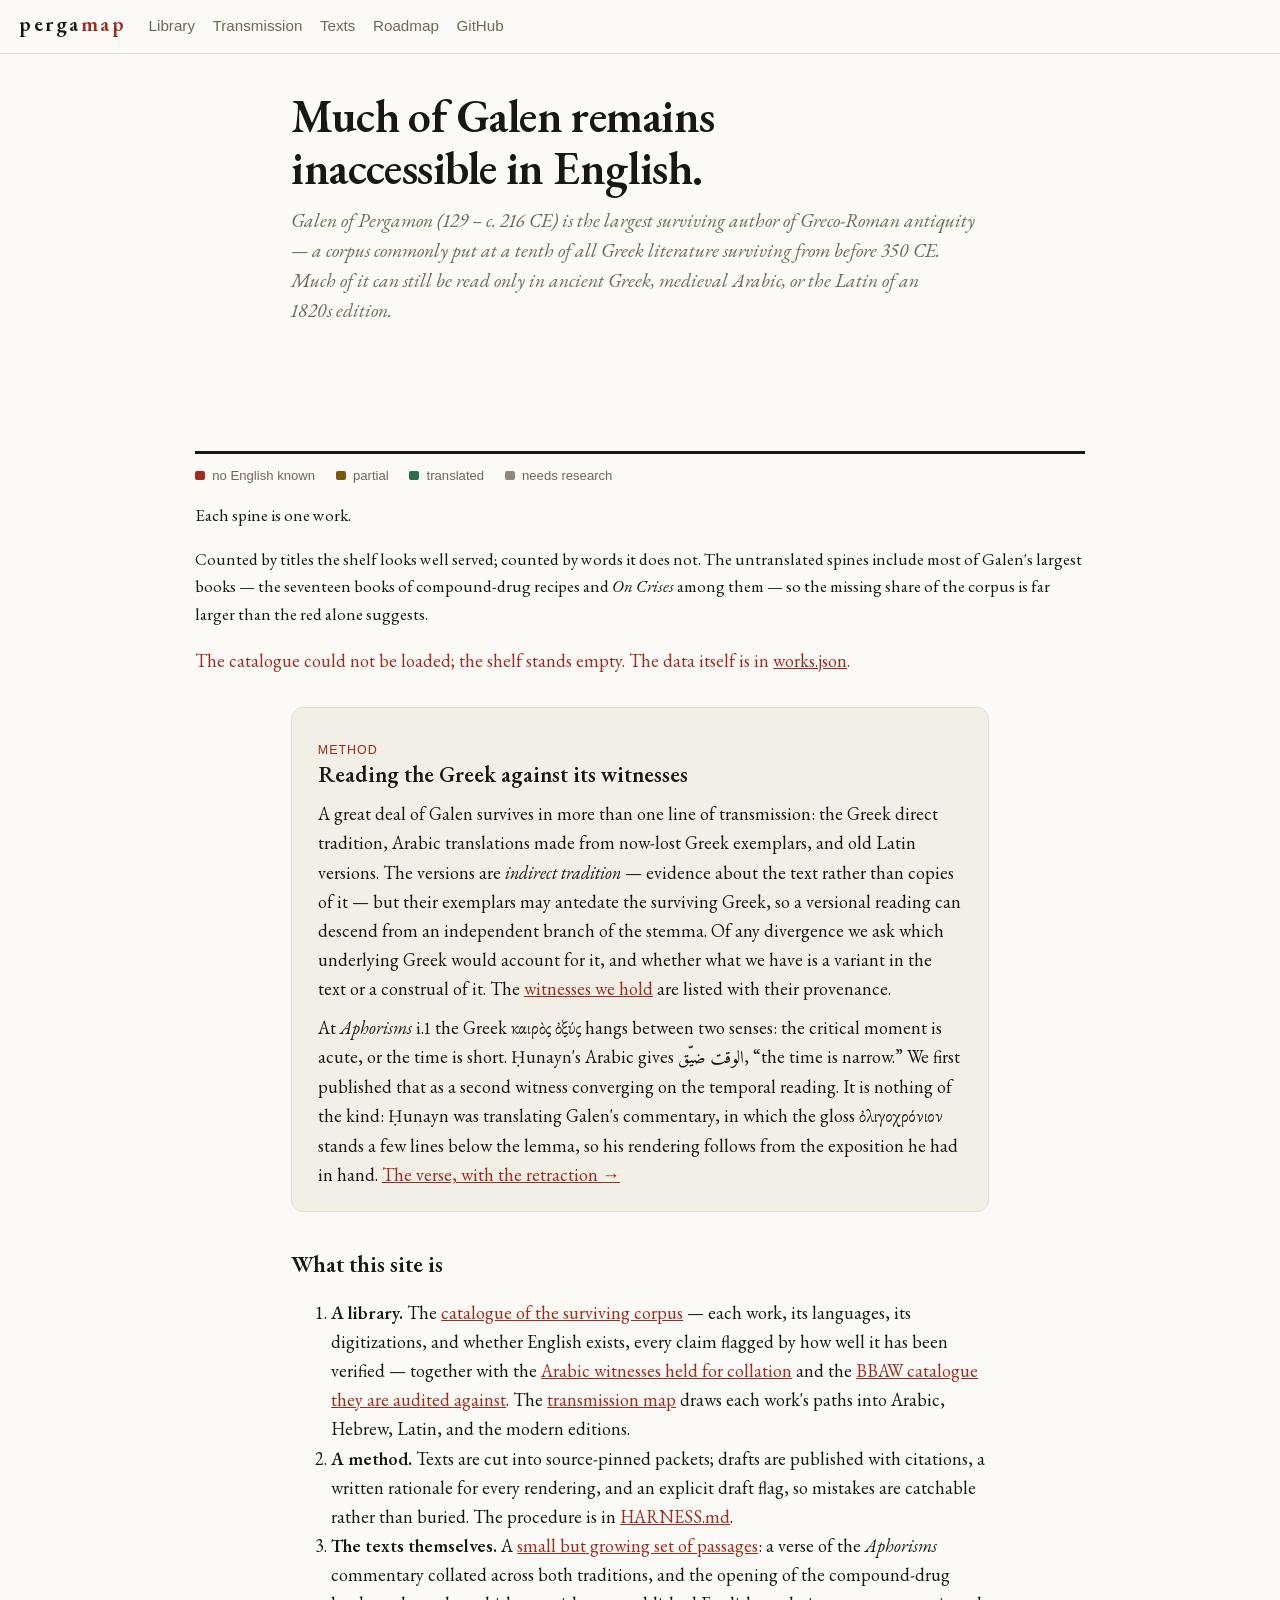
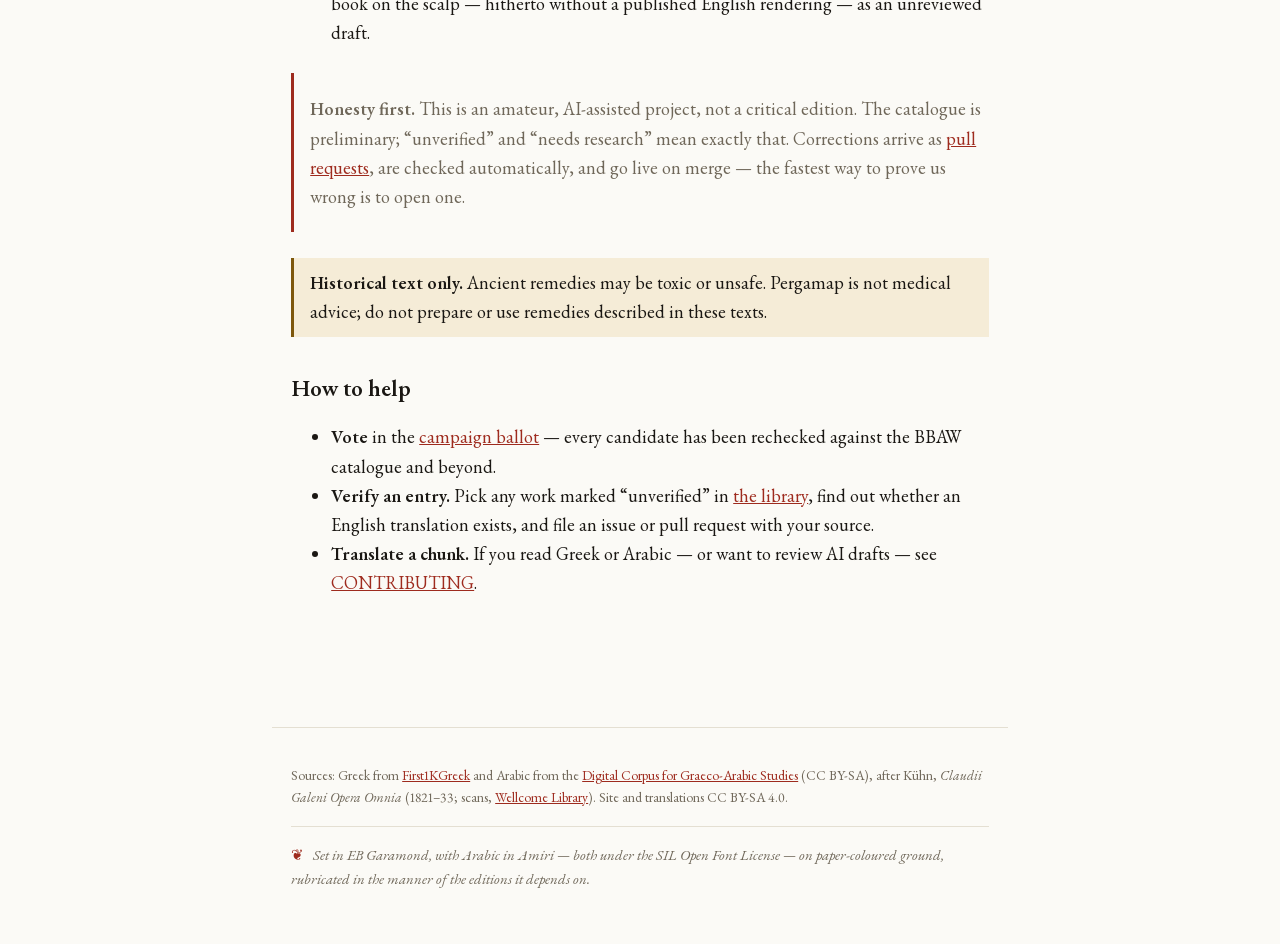
==== index.html @ a263148e "The edition redesign: typography, the shelf, and one library (#21) * The edition redesign: EB Garamo" ====
<!DOCTYPE html>
<html lang="en">
<head>
<meta charset="utf-8">
<meta name="viewport" content="width=device-width, initial-scale=1">
<title>Pergamap — mapping and translating the Galen nobody can read</title>
<meta name="description" content="A public map of Galen's surviving works — what exists, in which language, and what has never been translated into English — plus an open project to translate the rest.">
<meta property="og:title" content="Pergamap — an open atlas and translation workspace for Galen">
<meta property="og:description" content="A preliminary, source-aware map of Galen's surviving works, witnesses, and English translation coverage.">
<meta property="og:type" content="website">
<meta property="og:site_name" content="Pergamap">
<link rel="canonical" href="https://pergamap.com/">
<link rel="icon" href="/favicon.svg" type="image/svg+xml">
<link rel="alternate" type="application/ld+json" href="/data/catalogue-metadata.json" title="Pergamap dataset metadata">
<link rel="preload" href="assets/fonts/EBGaramond-400-latin.woff2" as="font" type="font/woff2" crossorigin>
<link rel="stylesheet" href="style.css">
</head>
<body>
<header class="site">
  <a class="brand" href="index.html" aria-current="page">Perga<span>map</span></a>
  <nav aria-label="Primary">
    <a href="library.html">Library</a>
    <a href="transmission.html">Transmission</a>
    <a href="translations/index.html">Texts</a>
    <a href="roadmap.html">Roadmap</a>
    <a href="https://github.com/posix4e/pergamap">GitHub</a>
  </nav>
</header>
<main>
  <h1>Much of Galen remains inaccessible in English.</h1>
  <p class="lead">Galen of Pergamon (129 – c. 216 CE) is the largest surviving author of Greco-Roman antiquity — a corpus commonly put at a tenth of all Greek literature surviving from before 350 CE. Much of it can still be read only in ancient Greek, medieval Arabic, or the Latin of an 1820s edition.</p>

  <div class="shelf-wrap">
    <div class="shelf" id="shelf" aria-hidden="true"></div>
    <div class="shelf-legend" aria-hidden="true">
      <span><i class="k-none"></i> no English known</span>
      <span><i class="k-partial"></i> partial</span>
      <span><i class="k-full"></i> translated</span>
      <span><i class="k-unknown"></i> needs research</span>
    </div>
    <p class="shelf-caption" id="shelf-caption">Each spine is one work. <noscript>JavaScript is off, so the shelf is empty — the complete catalogue is in <a href="data/works.json">works.json</a> and on the <a href="library.html">library page</a>.</noscript></p>
    <p class="shelf-caption">Counted by titles the shelf looks well served; counted by words it does not. The untranslated spines include most of Galen's largest books — the seventeen books of compound-drug recipes and <em>On Crises</em> among them — so the missing share of the corpus is far larger than the red alone suggests.</p>
    <p id="stats-error" class="error" role="alert" hidden>The catalogue could not be loaded; the shelf stands empty. The data itself is in <a href="data/works.json">works.json</a>.</p>
  </div>

  <div class="feature">
    <p class="feature-kicker">Method</p>
    <h2 class="feature-h">Reading the Greek against its witnesses</h2>
    <p>A great deal of Galen survives in more than one line of transmission: the Greek direct tradition, Arabic translations made from now-lost Greek exemplars, and old Latin versions. The versions are <em>indirect tradition</em> — evidence about the text rather than copies of it — but their exemplars may antedate the surviving Greek, so a versional reading can descend from an independent branch of the stemma. Of any divergence we ask which underlying Greek would account for it, and whether what we have is a variant in the text or a construal of it. The <a href="library.html#witnesses">witnesses we hold</a> are listed with their provenance.</p>
    <p>At <em>Aphorisms</em> i.1 the Greek <span lang="grc">καιρὸς ὀξύς</span> hangs between two senses: the critical moment is acute, or the time is short. Ḥunayn's Arabic gives <span lang="ar" dir="rtl">الوقت ضيّق</span>, “the time is narrow.” We first published that as a second witness converging on the temporal reading. It is nothing of the kind: Ḥunayn was translating Galen's commentary, in which the gloss <span lang="grc">ὀλιγοχρόνιον</span> stands a few lines below the lemma, so his rendering follows from the exposition he had in hand. <a href="translations/aphorisms-1-1.html">The verse, with the retraction →</a></p>
  </div>

  <h2>What this site is</h2>
  <ol>
    <li><strong>A library.</strong> The <a href="library.html">catalogue of the surviving corpus</a> — each work, its languages, its digitizations, and whether English exists, every claim flagged by how well it has been verified — together with the <a href="library.html#witnesses">Arabic witnesses held for collation</a> and the <a href="library.html#bbaw">BBAW catalogue they are audited against</a>. The <a href="transmission.html">transmission map</a> draws each work's paths into Arabic, Hebrew, Latin, and the modern editions.</li>
    <li><strong>A method.</strong> Texts are cut into source-pinned packets; drafts are published with citations, a written rationale for every rendering, and an explicit draft flag, so mistakes are catchable rather than buried. The procedure is in <a href="https://github.com/posix4e/pergamap/blob/main/HARNESS.md">HARNESS.md</a>.</li>
    <li><strong>The texts themselves.</strong> A <a href="translations/index.html">small but growing set of passages</a>: a verse of the <em>Aphorisms</em> commentary collated across both traditions, and the opening of the compound-drug book on the scalp — hitherto without a published English rendering — as an unreviewed draft.</li>
  </ol>

  <div class="notice">
    <p><strong>Honesty first.</strong> This is an amateur, AI-assisted project, not a critical edition. The catalogue is preliminary; “unverified” and “needs research” mean exactly that. Corrections arrive as <a href="https://github.com/posix4e/pergamap/blob/main/CONTRIBUTING.md">pull requests</a>, are checked automatically, and go live on merge — the fastest way to prove us wrong is to open one.</p>
  </div>
  <div class="notice medical-warning"><p><strong>Historical text only.</strong> Ancient remedies may be toxic or unsafe. Pergamap is not medical advice; do not prepare or use remedies described in these texts.</p></div>

  <h2>How to help</h2>
  <ul>
    <li><strong>Vote</strong> in the <a href="https://github.com/posix4e/pergamap/issues/18">campaign ballot</a> — every candidate has been rechecked against the BBAW catalogue and beyond.</li>
    <li><strong>Verify an entry.</strong> Pick any work marked “unverified” in <a href="library.html">the library</a>, find out whether an English translation exists, and file an issue or pull request with your source.</li>
    <li><strong>Translate a chunk.</strong> If you read Greek or Arabic — or want to review AI drafts — see <a href="https://github.com/posix4e/pergamap/blob/main/CONTRIBUTING.md">CONTRIBUTING</a>.</li>
  </ul>
</main>
<footer class="site">
  <p>Sources: Greek from <a href="https://github.com/OpenGreekAndLatin/First1KGreek">First1KGreek</a> and Arabic from the <a href="https://www.graeco-arabic-studies.org/">Digital Corpus for Graeco-Arabic Studies</a> (CC BY-SA), after Kühn, <em>Claudii Galeni Opera Omnia</em> (1821–33; scans, <a href="https://archive.org/details/b29339339_0012">Wellcome Library</a>). Site and translations CC BY-SA 4.0.</p>
  <p class="colophon">Set in EB Garamond, with Arabic in Amiri — both under the SIL Open Font License — on paper-coloured ground, rubricated in the manner of the editions it depends on.</p>
</footer>
<script src="assets/js/index.js" defer></script>
</body>
</html>
---- style.css ----
@font-face {
  font-family: 'EB Garamond';
  font-style: normal;
  font-weight: 400;
  font-display: swap;
  src: url('assets/fonts/EBGaramond-400-greek-ext.woff2') format('woff2');
  unicode-range: U+1F00-1FFF;
}
@font-face {
  font-family: 'EB Garamond';
  font-style: normal;
  font-weight: 400;
  font-display: swap;
  src: url('assets/fonts/EBGaramond-400-greek.woff2') format('woff2');
  unicode-range: U+0370-0377, U+037A-037F, U+0384-038A, U+038C, U+038E-03A1, U+03A3-03FF;
}
@font-face {
  font-family: 'EB Garamond';
  font-style: normal;
  font-weight: 400;
  font-display: swap;
  src: url('assets/fonts/EBGaramond-400-latin-ext.woff2') format('woff2');
  unicode-range: U+0100-02BA, U+02BD-02C5, U+02C7-02CC, U+02CE-02D7, U+02DD-02FF, U+0304, U+0308, U+0329, U+1D00-1DBF, U+1E00-1E9F, U+1EF2-1EFF, U+2020, U+20A0-20AB, U+20AD-20C0, U+2113, U+2C60-2C7F, U+A720-A7FF;
}
@font-face {
  font-family: 'EB Garamond';
  font-style: normal;
  font-weight: 400;
  font-display: swap;
  src: url('assets/fonts/EBGaramond-400-latin.woff2') format('woff2');
  unicode-range: U+0000-00FF, U+0131, U+0152-0153, U+02BB-02BC, U+02C6, U+02DA, U+02DC, U+0304, U+0308, U+0329, U+2000-206F, U+20AC, U+2122, U+2191, U+2193, U+2212, U+2215, U+FEFF, U+FFFD;
}
@font-face {
  font-family: 'EB Garamond';
  font-style: normal;
  font-weight: 500;
  font-display: swap;
  src: url('assets/fonts/EBGaramond-500-greek-ext.woff2') format('woff2');
  unicode-range: U+1F00-1FFF;
}
@font-face {
  font-family: 'EB Garamond';
  font-style: normal;
  font-weight: 500;
  font-display: swap;
  src: url('assets/fonts/EBGaramond-500-greek.woff2') format('woff2');
  unicode-range: U+0370-0377, U+037A-037F, U+0384-038A, U+038C, U+038E-03A1, U+03A3-03FF;
}
@font-face {
  font-family: 'EB Garamond';
  font-style: normal;
  font-weight: 500;
  font-display: swap;
  src: url('assets/fonts/EBGaramond-500-latin-ext.woff2') format('woff2');
  unicode-range: U+0100-02BA, U+02BD-02C5, U+02C7-02CC, U+02CE-02D7, U+02DD-02FF, U+0304, U+0308, U+0329, U+1D00-1DBF, U+1E00-1E9F, U+1EF2-1EFF, U+2020, U+20A0-20AB, U+20AD-20C0, U+2113, U+2C60-2C7F, U+A720-A7FF;
}
@font-face {
  font-family: 'EB Garamond';
  font-style: normal;
  font-weight: 500;
  font-display: swap;
  src: url('assets/fonts/EBGaramond-500-latin.woff2') format('woff2');
  unicode-range: U+0000-00FF, U+0131, U+0152-0153, U+02BB-02BC, U+02C6, U+02DA, U+02DC, U+0304, U+0308, U+0329, U+2000-206F, U+20AC, U+2122, U+2191, U+2193, U+2212, U+2215, U+FEFF, U+FFFD;
}
@font-face {
  font-family: 'EB Garamond';
  font-style: normal;
  font-weight: 600;
  font-display: swap;
  src: url('assets/fonts/EBGaramond-600-greek-ext.woff2') format('woff2');
  unicode-range: U+1F00-1FFF;
}
@font-face {
  font-family: 'EB Garamond';
  font-style: normal;
  font-weight: 600;
  font-display: swap;
  src: url('assets/fonts/EBGaramond-600-greek.woff2') format('woff2');
  unicode-range: U+0370-0377, U+037A-037F, U+0384-038A, U+038C, U+038E-03A1, U+03A3-03FF;
}
@font-face {
  font-family: 'EB Garamond';
  font-style: normal;
  font-weight: 600;
  font-display: swap;
  src: url('assets/fonts/EBGaramond-600-latin-ext.woff2') format('woff2');
  unicode-range: U+0100-02BA, U+02BD-02C5, U+02C7-02CC, U+02CE-02D7, U+02DD-02FF, U+0304, U+0308, U+0329, U+1D00-1DBF, U+1E00-1E9F, U+1EF2-1EFF, U+2020, U+20A0-20AB, U+20AD-20C0, U+2113, U+2C60-2C7F, U+A720-A7FF;
}
@font-face {
  font-family: 'EB Garamond';
  font-style: normal;
  font-weight: 600;
  font-display: swap;
  src: url('assets/fonts/EBGaramond-600-latin.woff2') format('woff2');
  unicode-range: U+0000-00FF, U+0131, U+0152-0153, U+02BB-02BC, U+02C6, U+02DA, U+02DC, U+0304, U+0308, U+0329, U+2000-206F, U+20AC, U+2122, U+2191, U+2193, U+2212, U+2215, U+FEFF, U+FFFD;
}
@font-face {
  font-family: 'EB Garamond';
  font-style: italic;
  font-weight: 400;
  font-display: swap;
  src: url('assets/fonts/EBGaramond-400i-greek-ext.woff2') format('woff2');
  unicode-range: U+1F00-1FFF;
}
@font-face {
  font-family: 'EB Garamond';
  font-style: italic;
  font-weight: 400;
  font-display: swap;
  src: url('assets/fonts/EBGaramond-400i-greek.woff2') format('woff2');
  unicode-range: U+0370-0377, U+037A-037F, U+0384-038A, U+038C, U+038E-03A1, U+03A3-03FF;
}
@font-face {
  font-family: 'EB Garamond';
  font-style: italic;
  font-weight: 400;
  font-display: swap;
  src: url('assets/fonts/EBGaramond-400i-latin-ext.woff2') format('woff2');
  unicode-range: U+0100-02BA, U+02BD-02C5, U+02C7-02CC, U+02CE-02D7, U+02DD-02FF, U+0304, U+0308, U+0329, U+1D00-1DBF, U+1E00-1E9F, U+1EF2-1EFF, U+2020, U+20A0-20AB, U+20AD-20C0, U+2113, U+2C60-2C7F, U+A720-A7FF;
}
@font-face {
  font-family: 'EB Garamond';
  font-style: italic;
  font-weight: 400;
  font-display: swap;
  src: url('assets/fonts/EBGaramond-400i-latin.woff2') format('woff2');
  unicode-range: U+0000-00FF, U+0131, U+0152-0153, U+02BB-02BC, U+02C6, U+02DA, U+02DC, U+0304, U+0308, U+0329, U+2000-206F, U+20AC, U+2122, U+2191, U+2193, U+2212, U+2215, U+FEFF, U+FFFD;
}
@font-face {
  font-family: 'Amiri';
  font-style: normal;
  font-weight: 400;
  font-display: swap;
  src: url('assets/fonts/Amiri-400-arabic.woff2') format('woff2');
  unicode-range: U+0600-06FF, U+0750-077F, U+0870-088E, U+0890-0891, U+0897-08E1, U+08E3-08FF, U+200C-200E, U+2010-2011, U+204F, U+2E41, U+FB50-FDFF, U+FE70-FE74, U+FE76-FEFC, U+102E0-102FB, U+10E60-10E7E, U+10EC2-10EC4, U+10EFC-10EFF, U+1EE00-1EE03, U+1EE05-1EE1F, U+1EE21-1EE22, U+1EE24, U+1EE27, U+1EE29-1EE32, U+1EE34-1EE37, U+1EE39, U+1EE3B, U+1EE42, U+1EE47, U+1EE49, U+1EE4B, U+1EE4D-1EE4F, U+1EE51-1EE52, U+1EE54, U+1EE57, U+1EE59, U+1EE5B, U+1EE5D, U+1EE5F, U+1EE61-1EE62, U+1EE64, U+1EE67-1EE6A, U+1EE6C-1EE72, U+1EE74-1EE77, U+1EE79-1EE7C, U+1EE7E, U+1EE80-1EE89, U+1EE8B-1EE9B, U+1EEA1-1EEA3, U+1EEA5-1EEA9, U+1EEAB-1EEBB, U+1EEF0-1EEF1;
}
@font-face {
  font-family: 'Amiri';
  font-style: normal;
  font-weight: 700;
  font-display: swap;
  src: url('assets/fonts/Amiri-700-arabic.woff2') format('woff2');
  unicode-range: U+0600-06FF, U+0750-077F, U+0870-088E, U+0890-0891, U+0897-08E1, U+08E3-08FF, U+200C-200E, U+2010-2011, U+204F, U+2E41, U+FB50-FDFF, U+FE70-FE74, U+FE76-FEFC, U+102E0-102FB, U+10E60-10E7E, U+10EC2-10EC4, U+10EFC-10EFF, U+1EE00-1EE03, U+1EE05-1EE1F, U+1EE21-1EE22, U+1EE24, U+1EE27, U+1EE29-1EE32, U+1EE34-1EE37, U+1EE39, U+1EE3B, U+1EE42, U+1EE47, U+1EE49, U+1EE4B, U+1EE4D-1EE4F, U+1EE51-1EE52, U+1EE54, U+1EE57, U+1EE59, U+1EE5B, U+1EE5D, U+1EE5F, U+1EE61-1EE62, U+1EE64, U+1EE67-1EE6A, U+1EE6C-1EE72, U+1EE74-1EE77, U+1EE79-1EE7C, U+1EE7E, U+1EE80-1EE89, U+1EE8B-1EE9B, U+1EEA1-1EEA3, U+1EEA5-1EEA9, U+1EEAB-1EEBB, U+1EEF0-1EEF1;
}
:root {
  --bg: #fbfaf6;
  --bg2: #f2efe7;
  --text: #1a1713;
  --muted: #6f6759;
  --accent: #9e2b1e;
  --accent-soft: #f6e3dd;
  --border: #e4dfd2;
  --good: #2c6e49;
  --good-soft: #e2efe7;
  --warn: #7d570b;
  --warn-soft: #f5ecd7;
  --none: #9e2b1e;
  --none-soft: #f6e3dd;
  --unk: #6f6759;
  --unk-soft: #edeae1;
  --serif: 'EB Garamond', 'Iowan Old Style', Palatino, Georgia, serif;
  --sans: -apple-system, BlinkMacSystemFont, 'Segoe UI', Roboto, sans-serif;
  --arabic: 'Amiri', 'Geeza Pro', 'Noto Naskh Arabic', 'Times New Roman', serif;
}
@media (prefers-color-scheme: dark) {
  :root {
    --bg: #1b1916;
    --bg2: #232019;
    --text: #e9e4da;
    --muted: #a39c8f;
    --accent: #e0785f;
    --accent-soft: #3a241e;
    --border: #38332a;
    --good: #7fc8a0;
    --good-soft: #22352b;
    --warn: #e0b45f;
    --warn-soft: #382f1c;
    --none: #e0785f;
    --none-soft: #3a241e;
    --unk: #a39c8f;
    --unk-soft: #2a2822;
  }
}
* { box-sizing: border-box; }
body {
  margin: 0;
  background: var(--bg);
  color: var(--text);
  font-family: var(--serif);
  line-height: 1.62;
  font-size: 18px;
  font-variant-numeric: oldstyle-nums proportional-nums;
  -webkit-font-smoothing: antialiased;
}
header.site {
  border-bottom: 1px solid var(--border);
  padding: 0.9rem 1.2rem;
  display: flex; flex-wrap: wrap; align-items: baseline; gap: 0.4rem 1.4rem;
}
header.site .brand {
  font-family: var(--serif); font-weight: 600;
  letter-spacing: 0.12em; font-size: 1.3rem; line-height: 1;
  color: var(--text); text-decoration: none; text-transform: lowercase;
}
header.site .brand span { color: var(--accent); }
header.site nav { display: flex; flex-wrap: wrap; gap: 1.1rem; font-size: 0.95rem;
  font-family: var(--sans); }
header.site nav a { color: var(--muted); text-decoration: none; }
header.site nav a:hover, header.site nav a.here { color: var(--accent); }
a:focus-visible, button:focus-visible, input:focus-visible, summary:focus-visible {
  outline: 3px solid var(--accent); outline-offset: 3px;
}
main { max-width: 46rem; margin: 0 auto; padding: 2.2rem 1.2rem 4rem; }
main.wide { max-width: 72rem; }
h1 { font-size: clamp(2.1rem, 4.5vw, 2.9rem); font-weight: 600; line-height: 1.12; letter-spacing: -0.012em; margin: 0 0 0.7rem; text-wrap: balance; }
h2 { font-size: 1.45rem; font-weight: 600; line-height: 1.2; margin-top: 2.4rem; }
h3 { font-size: 1.1rem; }
a { color: var(--accent); }
p.lead { font-size: 1.22rem; font-style: italic; color: var(--muted); margin-top: 0; line-height: 1.55; text-wrap: pretty; }
.stats { display: grid; grid-template-columns: repeat(auto-fit, minmax(150px, 1fr)); gap: 0.8rem; margin: 1.8rem 0; }
.stat { background: var(--bg2); border: 1px solid var(--border); border-radius: 8px; padding: 0.9rem 1rem; }
.stat b { display: block; font-size: 1.7rem; line-height: 1.2; color: var(--accent); }
.stat span { font-size: 0.85rem; color: var(--muted);
  font-family: var(--sans); }
.card { background: var(--bg2); border: 1px solid var(--border); border-radius: 10px; padding: 1.2rem 1.4rem; margin: 1.4rem 0; }
.card h3 { margin-top: 0; }
.chip { display: inline-block; padding: 0.1rem 0.55rem; border-radius: 99px; font-size: 0.78rem;
  font-family: var(--sans); white-space: nowrap; }
.chip.none { background: var(--none-soft); color: var(--none); }
.chip.full { background: var(--good-soft); color: var(--good); }
.chip.partial { background: var(--warn-soft); color: var(--warn); }
.chip.unknown { background: var(--unk-soft); color: var(--unk); }
.conf { font-size: 0.72rem; color: var(--muted); font-family: var(--sans); }
/* corpus table */
.controls { display: flex; flex-wrap: wrap; gap: 0.6rem; margin: 1.2rem 0;
  font-family: var(--sans); }
.controls input[type=search] {
  flex: 1 1 220px; padding: 0.45rem 0.7rem; border: 1px solid var(--border); border-radius: 8px;
  background: var(--bg2); color: var(--text); font-size: 0.95rem;
}
.controls button {
  padding: 0.4rem 0.8rem; border: 1px solid var(--border); border-radius: 99px;
  background: var(--bg2); color: var(--muted); font-size: 0.85rem; cursor: pointer;
}
.controls button.on { background: var(--accent); border-color: var(--accent); color: var(--bg); }
.tablewrap { overflow: auto; max-height: 78vh; border: 1px solid var(--border); border-radius: 10px; }
table { border-collapse: collapse; width: 100%; min-width: 760px; font-size: 0.95rem; }
caption { text-align: left; padding: 0.7rem 0.9rem; color: var(--muted); background: var(--bg2);
  font-family: var(--sans); font-size: 0.85rem; }
th { position: sticky; top: 0; z-index: 2; text-align: left; font-family: var(--sans);
  font-size: 0.78rem; text-transform: uppercase; letter-spacing: 0.05em; color: var(--muted);
  padding: 0.7rem 0.9rem; border-bottom: 1px solid var(--border); background: var(--bg2); }
td { padding: 0.65rem 0.9rem; border-bottom: 1px solid var(--border); vertical-align: top; font-variant-numeric: tabular-nums lining-nums; }
tr:last-child td { border-bottom: none; }
tr.catalogue-highlight td { background: var(--accent-soft); }
td .lat { color: var(--muted); font-style: italic; font-size: 0.88rem; }
td .ref { color: var(--muted); font-size: 0.82rem; display: block; margin-top: 0.15rem; }
.bbaw-other { min-width: 22rem; color: var(--muted); font-size: 0.82rem; }
/* translation page */
.pair { display: grid; grid-template-columns: 1fr 1fr; gap: 1.2rem 2rem; margin: 1.6rem 0; }
@media (max-width: 720px) { .pair { grid-template-columns: 1fr; } }
.grc { font-size: 1.02rem; line-height: 1.75; }
.grc .kp { color: var(--accent); font-size: 0.75rem; font-family: var(--sans); user-select: none; }
.eng { line-height: 1.7; }
.notes li { margin-bottom: 0.7rem; }
.crumb { font-size: 0.85rem; color: var(--muted);
  font-family: var(--sans); }
footer.site { border-top: 1px solid var(--border); margin-top: 3rem; padding: 1.4rem 1.2rem 2.4rem;
  color: var(--muted); font-size: 0.85rem; max-width: 46rem; margin-left: auto; margin-right: auto; }
.notice { border-left: 3px solid var(--accent); padding: 0.2rem 0 0.2rem 1rem; color: var(--muted); margin: 1.6rem 0; }
.medical-warning { background: var(--warn-soft); border-color: var(--warn); color: var(--text); padding: 0.65rem 1rem; }
.medical-warning p { margin: 0; }
.error { color: var(--none); }
.feature { background: var(--bg2); border: 1px solid var(--border); border-radius: 12px; padding: 1.4rem 1.6rem; margin: 2rem 0; }
.feature-kicker { font-family: var(--sans);
  font-size: 0.78rem; text-transform: uppercase; letter-spacing: 0.08em; color: var(--accent); margin: 0 0 0.2rem; }
.feature-h { margin: 0 0 0.7rem; font-size: 1.4rem; line-height: 1.25; }
.feature p { margin: 0.6rem 0 0; }
details.trace { margin: 0.4rem 0 0; font-size: 0.88rem; color: var(--muted); }
details.trace summary { cursor: pointer; color: var(--accent);
  font-family: var(--sans); font-size: 0.8rem; }
details.trace div { border-left: 3px solid var(--border); padding: 0.3rem 0 0.3rem 0.9rem;
  margin-top: 0.4rem; white-space: pre-wrap; }
.eng .todo { color: var(--muted); font-style: italic; }
.seg-note { font-size: 0.88rem; color: var(--muted); margin-top: 0.4rem; }
.witnesses { display: grid; grid-template-columns: 1fr 1fr; gap: 1.2rem 1.6rem; margin: 1.6rem 0; }
@media (max-width: 720px) { .witnesses { grid-template-columns: 1fr; } }
.wit { background: var(--bg2); border: 1px solid var(--border); border-radius: 10px; padding: 1rem 1.2rem; }
.wit h3 { margin: 0 0 0.2rem; font-size: 1rem; }
.wit .prov, .prov { font-size: 0.8rem; color: var(--muted);
  font-family: var(--sans); margin-bottom: 0.7rem; }
.grc, .ara { font-size: 1.12rem; line-height: 1.8; }
.ara { font-size: 1.28rem; line-height: 2.05; }
[lang="ar"] { font-family: var(--arabic); }
.ara { direction: rtl; text-align: right; font-family: var(--arabic); }
.translit { font-size: 0.9rem; color: var(--muted); font-style: italic; margin-top: 0.5rem; line-height: 1.6; }
.verdict { background: var(--accent-soft); border-left: 3px solid var(--accent); border-radius: 0 8px 8px 0; padding: 1rem 1.2rem; margin: 1.8rem 0; }
.translation-label { margin-bottom: 0.3rem; }
.eng-final { font-size: 1.25rem; line-height: 1.7; margin: 0.4rem 0; }
.crux { background: var(--good-soft); border: 1px solid var(--border); border-radius: 10px; padding: 1rem 1.2rem; margin: 1.4rem 0; }
.crux b { color: var(--good); }

/* transmission map */
main.map-page { max-width: 92rem; }
.map-page > h1 { font-size: clamp(2.35rem, 5vw, 4.6rem); max-width: 13ch; letter-spacing: -0.035em; }
.map-page > .lead { max-width: 65rem; }
.eyebrow, .context-relation {
  margin: 0 0 0.35rem; color: var(--accent); font: 700 0.72rem/1.3 var(--sans);
  letter-spacing: 0.11em; text-transform: uppercase;
}
.map-stats { max-width: 68rem; }
.map-key {
  display: flex; flex-wrap: wrap; gap: 0.65rem 1.35rem; align-items: center; margin: 1.2rem 0 1.8rem;
  color: var(--muted); font: 0.78rem/1.4 var(--sans);
}
.map-key span { display: inline-flex; align-items: center; gap: 0.45rem; }
.key-line { width: 2.2rem; border-top: 2px solid var(--accent); }
.key-line.uncertainty { border-top-style: dashed; }
.key-line.influence { border-top-style: dashed; border-color: var(--muted); }
.key-dot { width: 0.65rem; height: 0.65rem; border-radius: 50%; background: var(--good); }
.map-explorer {
  margin: 2rem 0 3.5rem; border: 1px solid var(--border); border-radius: 16px; background: var(--bg2); overflow: hidden;
  box-shadow: 0 18px 60px color-mix(in srgb, var(--text) 7%, transparent);
}
.map-controls {
  display: grid; grid-template-columns: minmax(15rem, 1fr) minmax(15rem, 1.2fr); gap: 0.55rem 1.5rem; align-items: end;
  padding: 1.2rem 1.35rem; border-bottom: 1px solid var(--border); background: var(--bg);
}
.map-controls h2 { margin: 0; }
.map-controls p { margin: 0.2rem 0 0; }
.search-label { color: var(--muted); font: 600 0.78rem/1.2 var(--sans); }
.map-controls input[type=search] {
  grid-column: 2; width: 100%; padding: 0.68rem 0.8rem; border: 1px solid var(--border); border-radius: 9px;
  background: var(--bg2); color: var(--text); font-size: 1rem;
}
.controls.compact { grid-column: 1 / -1; margin: 0.35rem 0 0; }
.map-workspace { display: grid; grid-template-columns: minmax(16rem, 20rem) minmax(0, 1fr); min-height: 42rem; }
.map-index { border-right: 1px solid var(--border); background: var(--bg); }
.map-list { max-height: 52rem; overflow-y: auto; padding: 0.65rem; scrollbar-color: var(--border) transparent; }
.map-list-item {
  display: block; width: 100%; padding: 0.72rem 0.75rem; border: 1px solid transparent; border-radius: 9px; text-align: left;
  background: transparent; color: var(--text); cursor: pointer; font: inherit;
}
.map-list-item:hover { background: var(--bg2); border-color: var(--border); }
.map-list-item.selected { background: var(--accent-soft); border-color: color-mix(in srgb, var(--accent) 38%, var(--border)); }
.map-list-item strong { display: block; font-size: 0.92rem; line-height: 1.25; }
.map-list-latin { display: block; margin-top: 0.12rem; color: var(--muted); font-size: 0.78rem; font-style: italic; line-height: 1.3; }
.map-list-badges { display: flex; flex-wrap: wrap; gap: 0.3rem; margin-top: 0.45rem; }
.mini-badge, .local-marker {
  display: inline-flex; width: fit-content; padding: 0.08rem 0.42rem; border-radius: 99px; color: var(--muted); background: var(--unk-soft);
  font: 600 0.65rem/1.4 var(--sans);
}
.mini-badge.arabic { color: var(--accent); background: var(--accent-soft); }
.mini-badge.later { color: var(--good); background: var(--good-soft); }
.mini-badge.quiet { font-weight: 400; }
.empty-map { padding: 0.8rem; color: var(--muted); font-size: 0.9rem; }
.map-branch { min-width: 0; padding: 1.35rem; }
.branch-heading { display: flex; justify-content: space-between; gap: 1rem 2rem; align-items: flex-start; }
.branch-heading h2 { margin: 0; font-size: clamp(1.45rem, 3vw, 2.15rem); }
.branch-subtitle { margin: 0.35rem 0 0; color: var(--muted); font-style: italic; }
.branch-links, .detail-links { display: flex; flex-wrap: wrap; gap: 0.45rem 0.75rem; }
.branch-links { justify-content: flex-end; }
.branch-links a, .detail-links a {
  display: inline-flex; padding: 0.32rem 0.58rem; border: 1px solid var(--border); border-radius: 7px; background: var(--bg);
  font: 600 0.72rem/1.35 var(--sans); text-decoration: none;
}
.transmission-caveat {
  margin: 1.15rem 0 0; padding: 0.75rem 0.9rem; border-left: 4px solid var(--warn); border-radius: 0 8px 8px 0;
  background: var(--warn-soft); color: var(--text); font-size: 0.84rem; line-height: 1.5;
}
.tree-stages {
  display: grid; grid-template-columns: minmax(8rem, 0.75fr) minmax(9rem, 0.9fr) minmax(14rem, 1.35fr) minmax(10rem, 1fr);
  grid-template-areas: "source composition tradition empty" "source composition arabic later";
  gap: 1.1rem 1.25rem; margin-top: 1.7rem; align-items: start;
}
.tree-stage { position: relative; min-width: 0; }
.stage-source { grid-area: source; }
.stage-composition { grid-area: composition; align-self: stretch; }
.stage-tradition { grid-area: tradition; }
.stage-arabic { grid-area: arabic; }
.stage-later { grid-area: later; }
.stage-composition::before, .stage-tradition::before, .stage-arabic::before, .stage-later::before {
  content: ""; position: absolute; left: -1.25rem; top: 2.5rem; width: 1.25rem; border-top: 2px solid var(--accent);
}
.stage-composition::after {
  content: ""; position: absolute; right: -0.65rem; top: 2.5rem; height: calc(50% + 1.25rem); border-right: 2px solid var(--accent);
}
.stage-tradition::before, .stage-arabic::before { left: -1.9rem; width: 1.9rem; }
.stage-arabic::before { border-top-style: dashed; }
.tree-stage > header { min-height: 3.5rem; padding-bottom: 0.7rem; border-bottom: 1px solid var(--border); }
.tree-stage > header span { display: block; color: var(--muted); font: 0.68rem/1.2 var(--sans); }
.tree-stage > header b { font-size: 0.93rem; }
.tree-nodes { position: relative; display: grid; gap: 0.72rem; padding-top: 0.85rem; }
.tree-nodes:has(.tree-node:nth-child(2))::before {
  content: ""; position: absolute; left: -0.52rem; top: 1.55rem; bottom: 1.55rem; border-left: 1px solid var(--accent);
}
.tree-node {
  position: relative; display: flex; flex-direction: column; gap: 0.2rem; width: 100%; min-height: 6.4rem; padding: 0.78rem;
  border: 1px solid var(--border); border-radius: 10px; text-align: left; background: var(--bg); color: var(--text); cursor: pointer;
  font: inherit; box-shadow: 0 4px 18px color-mix(in srgb, var(--text) 5%, transparent);
}
.tree-node::before { content: ""; position: absolute; left: -0.53rem; top: 50%; width: 0.53rem; border-top: 1px solid var(--accent); }
.tree-node:hover { border-color: var(--accent); transform: translateY(-1px); }
.tree-node.selected { border-color: var(--accent); box-shadow: 0 0 0 2px var(--accent-soft); }
.tree-node.arabic { border-left: 4px solid var(--accent); }
.tree-node.route-uncertain { border-top-style: dashed; border-right-style: dashed; border-bottom-style: dashed; }
.tree-node.route-uncertain::before { border-top-style: dashed; }
.tree-node.hebrew { border-left: 4px solid var(--warn); }
.tree-node.latin { border-left: 4px solid var(--good); }
.tree-node.english, .tree-node.german, .tree-node.multilingual { border-left: 4px solid var(--muted); }
.tree-relation { color: var(--accent); font: 700 0.63rem/1.2 var(--sans); text-transform: uppercase; letter-spacing: 0.06em; }
.tree-node strong { font-size: 0.92rem; line-height: 1.25; }
.tree-subtitle { color: var(--muted); font-size: 0.74rem; line-height: 1.3; }
.tree-route {
  margin-top: 0.25rem; padding: 0.3rem 0.4rem; border-radius: 5px; background: var(--accent-soft); color: var(--accent);
  font: 700 0.65rem/1.35 var(--sans);
}
.local-marker { margin-top: auto; color: var(--good); background: var(--good-soft); }
.tree-empty { margin: 0; padding: 0.78rem; border: 1px dashed var(--border); border-radius: 10px; color: var(--muted); font-size: 0.76rem; line-height: 1.4; }
.node-detail {
  display: grid; grid-template-columns: minmax(11rem, 0.7fr) minmax(18rem, 1.6fr) minmax(12rem, 1fr); gap: 0.7rem 1.2rem;
  margin-top: 1.5rem; padding: 1rem 1.15rem; border: 1px solid var(--border); border-radius: 11px; background: var(--bg);
}
.node-detail .eyebrow { grid-column: 1; margin: 0; }
.node-detail h3 { grid-column: 1; margin: 0; }
.node-detail > p:not(.eyebrow) { grid-column: 2; grid-row: 1 / span 2; margin: 0; color: var(--muted); font-size: 0.88rem; }
.node-detail .detail-links { grid-column: 3; grid-row: 1 / span 2; align-content: start; }
.detail-primary { color: var(--bg) !important; background: var(--accent) !important; border-color: var(--accent) !important; }
.context-grid { display: grid; grid-template-columns: repeat(4, minmax(0, 1fr)); gap: 0.85rem; margin: 1.2rem 0 2.5rem; }
.context-card { position: relative; padding: 1rem 1.05rem 1.1rem; border: 1px dashed var(--muted); border-radius: 11px; background: var(--bg2); }
.context-card::before { content: ""; display: block; width: 2.4rem; margin: -1.15rem 0 0.8rem; border-top: 2px dashed var(--muted); }
.context-card h3 { margin: 0; }
.context-card p { font-size: 0.86rem; }
.context-card .context-date { margin: 0.25rem 0 0.65rem; color: var(--muted); font: 0.72rem/1.4 var(--sans); }
.source-grid { display: grid; grid-template-columns: repeat(auto-fit, minmax(15rem, 1fr)); gap: 0.65rem; margin-top: 1rem; }
.source-card { display: flex; flex-direction: column; padding: 0.8rem 0.9rem; border: 1px solid var(--border); border-radius: 9px; background: var(--bg2); text-decoration: none; }
.source-card:hover { border-color: var(--accent); }
.source-card strong { color: var(--text); font-size: 0.84rem; line-height: 1.35; }
.source-card span { margin-top: 0.25rem; color: var(--muted); font: 0.7rem/1.35 var(--sans); }

@media (max-width: 1100px) {
  .tree-stages { grid-template-columns: minmax(0, 1fr); grid-template-areas: "source" "composition" "tradition" "arabic" "later"; gap: 1rem; }
  .stage-composition::after { display: none; }
  .stage-composition::before, .stage-tradition::before, .stage-arabic::before, .stage-later::before {
    left: 1rem; top: -1rem; width: 0; height: 1rem; border-top: 0; border-left: 2px solid var(--accent);
  }
  .stage-arabic::before { border-left-style: dashed; }
  .context-grid { grid-template-columns: repeat(2, minmax(0, 1fr)); }
  .node-detail { grid-template-columns: 1fr 2fr; }
  .node-detail .detail-links { grid-column: 1 / -1; grid-row: auto; }
}
@media (max-width: 760px) {
  main.map-page { padding-top: 1.5rem; }
  .map-controls { grid-template-columns: 1fr; }
  .search-label, .map-controls input[type=search] { grid-column: 1; }
  .map-workspace { grid-template-columns: minmax(0, 1fr); }
  .map-index { border-right: 0; border-bottom: 1px solid var(--border); }
  .map-list { display: flex; gap: 0.5rem; max-height: none; overflow-x: auto; }
  .map-list-item { flex: 0 0 14rem; }
  .branch-heading { display: block; }
  .branch-links { justify-content: flex-start; margin-top: 0.8rem; }
  .node-detail { grid-template-columns: minmax(0, 1fr); }
  .node-detail .eyebrow, .node-detail h3, .node-detail > p:not(.eyebrow), .node-detail .detail-links { grid-column: 1; grid-row: auto; }
  .context-grid { grid-template-columns: 1fr; }
}

/* ---- reading apparatus: Kuhn anchors live in the margin on wide screens ---- */
.kp { color: var(--accent); font-family: var(--sans); font-variant-numeric: tabular-nums lining-nums; }
@media (min-width: 1180px) {
  main.apparatus { max-width: 52rem; }
  main.apparatus .pair, main.apparatus .grc { position: relative; }
  main.apparatus .kp {
    position: absolute; left: -5.6rem; width: 4.6rem; text-align: right;
    font-size: 0.72rem; letter-spacing: 0.02em; padding-top: 0.35em; user-select: none;
  }
}

/* ---- rubricated initial ---- */
.dropcap::first-letter {
  float: left; font-size: 3.1em; line-height: 0.82; padding: 0.04em 0.1em 0 0;
  color: var(--accent); font-weight: 500;
}

/* ---- asterismos divider ---- */
.divider { border: 0; margin: 2.6rem auto 2.2rem; text-align: center; }
.divider::before { content: "\2042"; color: var(--muted); font-size: 1.1rem; letter-spacing: 0.4em; }

/* ---- the shelf: one spine per work ---- */
.shelf-wrap { margin: 2rem 0 0.6rem; }
@media (min-width: 1080px) {
  .shelf-wrap { margin-left: -6rem; margin-right: -6rem; }
}
.shelf {
  display: flex; align-items: flex-end; gap: 2px; flex-wrap: wrap;
  padding: 0 0.2rem 0.55rem; border-bottom: 3px solid var(--text); min-height: 96px;
}
.spine {
  display: inline-block; width: 6px; border-radius: 1.5px 1.5px 0 0;
  background: var(--unk); opacity: 0.92; cursor: pointer;
  transition: transform 120ms ease, opacity 120ms ease;
}
.spine.none { background: var(--accent); }
.spine.partial { background: var(--warn); }
.spine.full { background: var(--good); }
.spine.unknown { background: var(--unk); opacity: 0.78; }
.spine:hover, .spine:focus-visible { transform: translateY(-5px); opacity: 1; }
.shelf-legend {
  display: flex; flex-wrap: wrap; gap: 0.4rem 1.3rem; margin-top: 0.7rem;
  color: var(--muted); font-family: var(--sans); font-size: 0.82rem;
}
.shelf-legend span { display: inline-flex; align-items: center; gap: 0.45rem; }
.shelf-legend i { width: 0.62rem; height: 0.62rem; border-radius: 2px; }
.shelf-legend .k-none { background: var(--accent); }
.shelf-legend .k-partial { background: var(--warn); }
.shelf-legend .k-full { background: var(--good); }
.shelf-legend .k-unknown { background: var(--unk); opacity: 0.78; }
.shelf-caption { margin-top: 1rem; font-size: 1.05rem; }
.shelf-caption b { color: var(--accent); font-weight: 600; }

/* ---- library view tabs ---- */
.viewtabs {
  display: flex; flex-wrap: wrap; gap: 0.4rem; margin: 1.4rem 0 1.6rem;
  border-bottom: 1px solid var(--border); font-family: var(--sans);
}
.viewtabs a {
  padding: 0.5rem 0.95rem 0.6rem; color: var(--muted); text-decoration: none;
  border: 1px solid transparent; border-bottom: 0; border-radius: 9px 9px 0 0;
  font-size: 0.95rem; margin-bottom: -1px;
}
.viewtabs a:hover { color: var(--accent); }
.viewtabs a[aria-current="true"] {
  color: var(--accent); background: var(--bg); border-color: var(--border);
  border-bottom: 1px solid var(--bg); font-weight: 600;
}
.view[hidden] { display: none; }

/* ---- texts index ---- */
.textlist { display: grid; gap: 1rem; margin: 1.8rem 0; }
.textcard {
  display: block; padding: 1.15rem 1.3rem; border: 1px solid var(--border); border-radius: 11px;
  background: var(--bg2); text-decoration: none; color: var(--text);
}
.textcard:hover { border-color: var(--accent); }
.textcard h3 { margin: 0 0 0.15rem; font-size: 1.18rem; }
.textcard .lat { font-style: italic; color: var(--muted); }
.textcard p { margin: 0.45rem 0 0; color: var(--muted); font-size: 0.95rem; }
.textcard .chip { float: right; margin-left: 0.8rem; }

/* ---- colophon ---- */
.colophon {
  margin-top: 1.1rem; padding-top: 1rem; border-top: 1px solid var(--border);
  font-family: var(--serif); font-style: italic; font-size: 0.92rem;
}
.colophon::before { content: "\2766"; font-style: normal; color: var(--accent); margin-right: 0.55rem; }

@media (prefers-reduced-motion: reduce) {
  .spine { transition: none; }
  .spine:hover, .spine:focus-visible, .tree-node:hover { transform: none; }
}

/* zcorner (unlisted working page) */
.locus { border-top: 1px solid var(--border); padding-top: 1.2rem; margin-top: 1.8rem; }
.locus h3 { margin: 0 0 0.2rem; }
.ask { background: var(--bg2); border-radius: 8px; padding: 0.7rem 1rem; font-size: 0.95rem; font-family: var(--sans); }
.tag { font-family: var(--sans); font-size: 0.75rem; text-transform: uppercase; letter-spacing: 0.08em; color: var(--accent); }
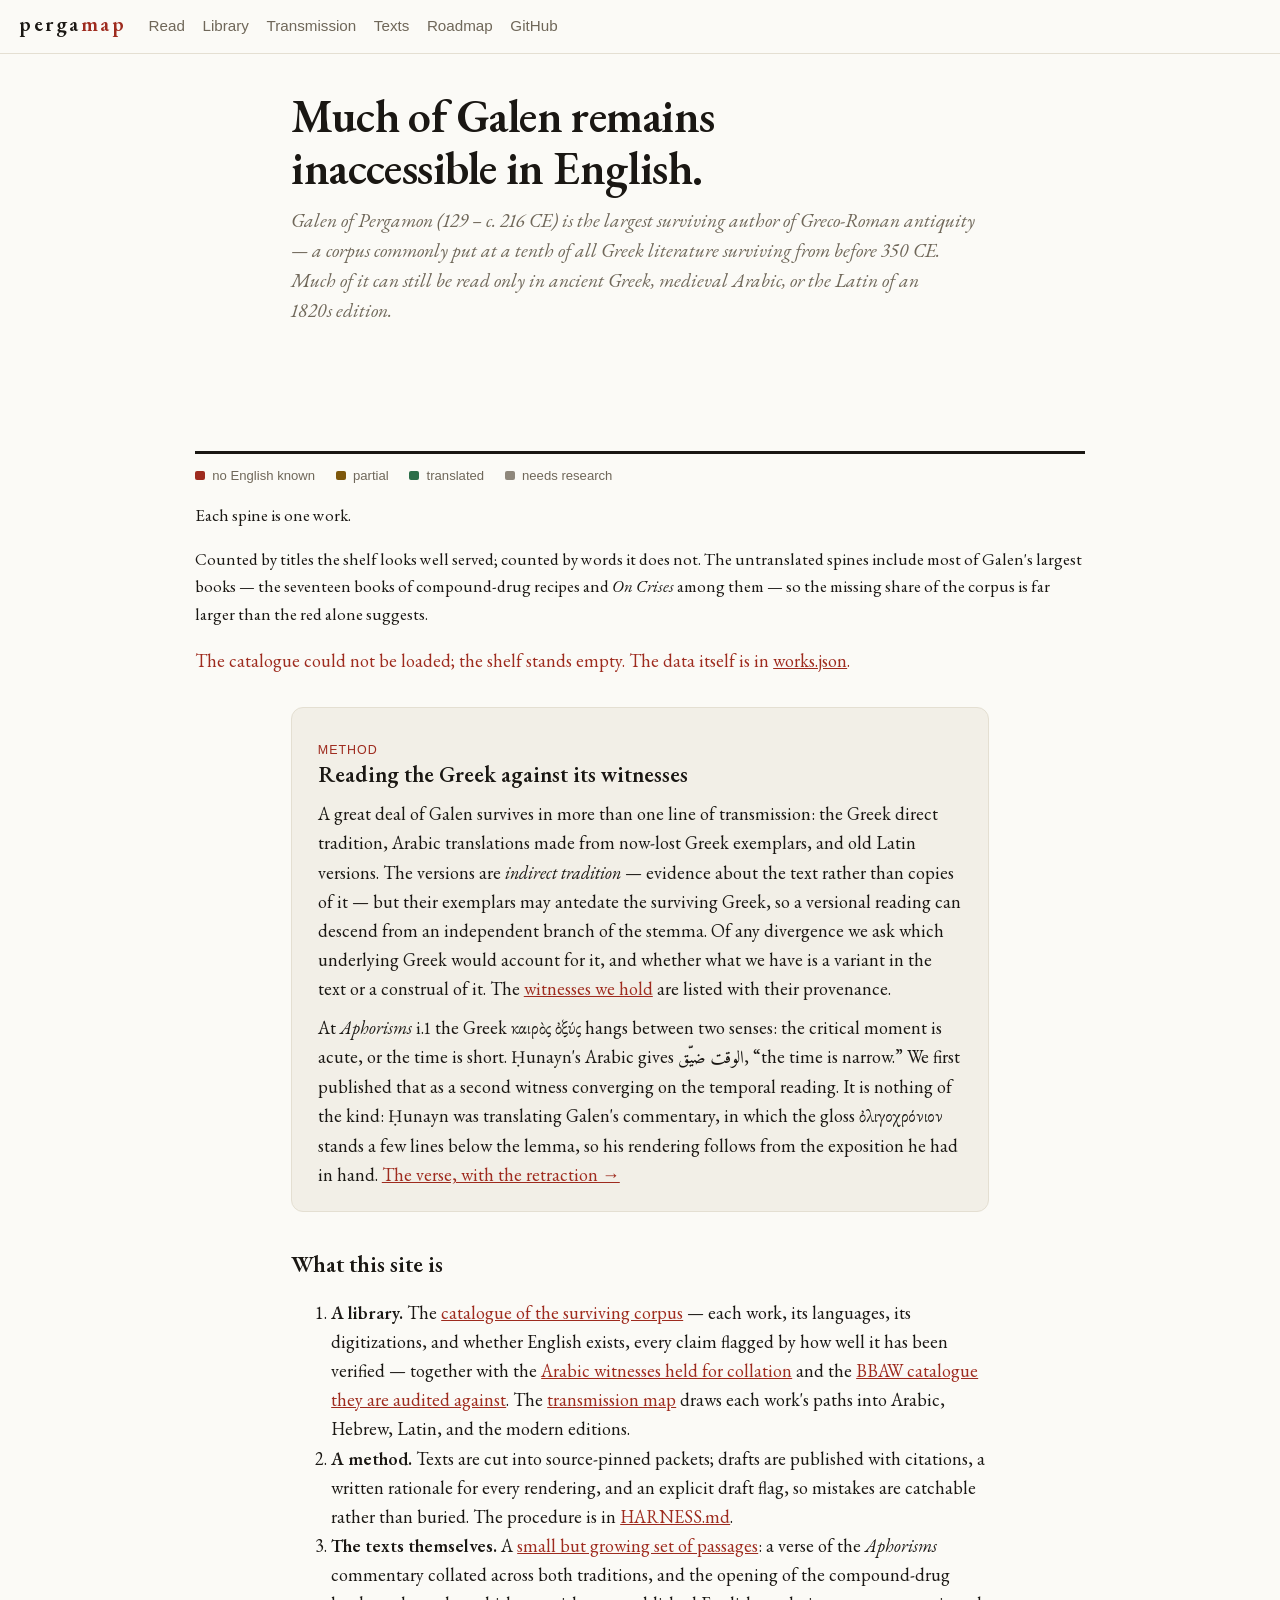
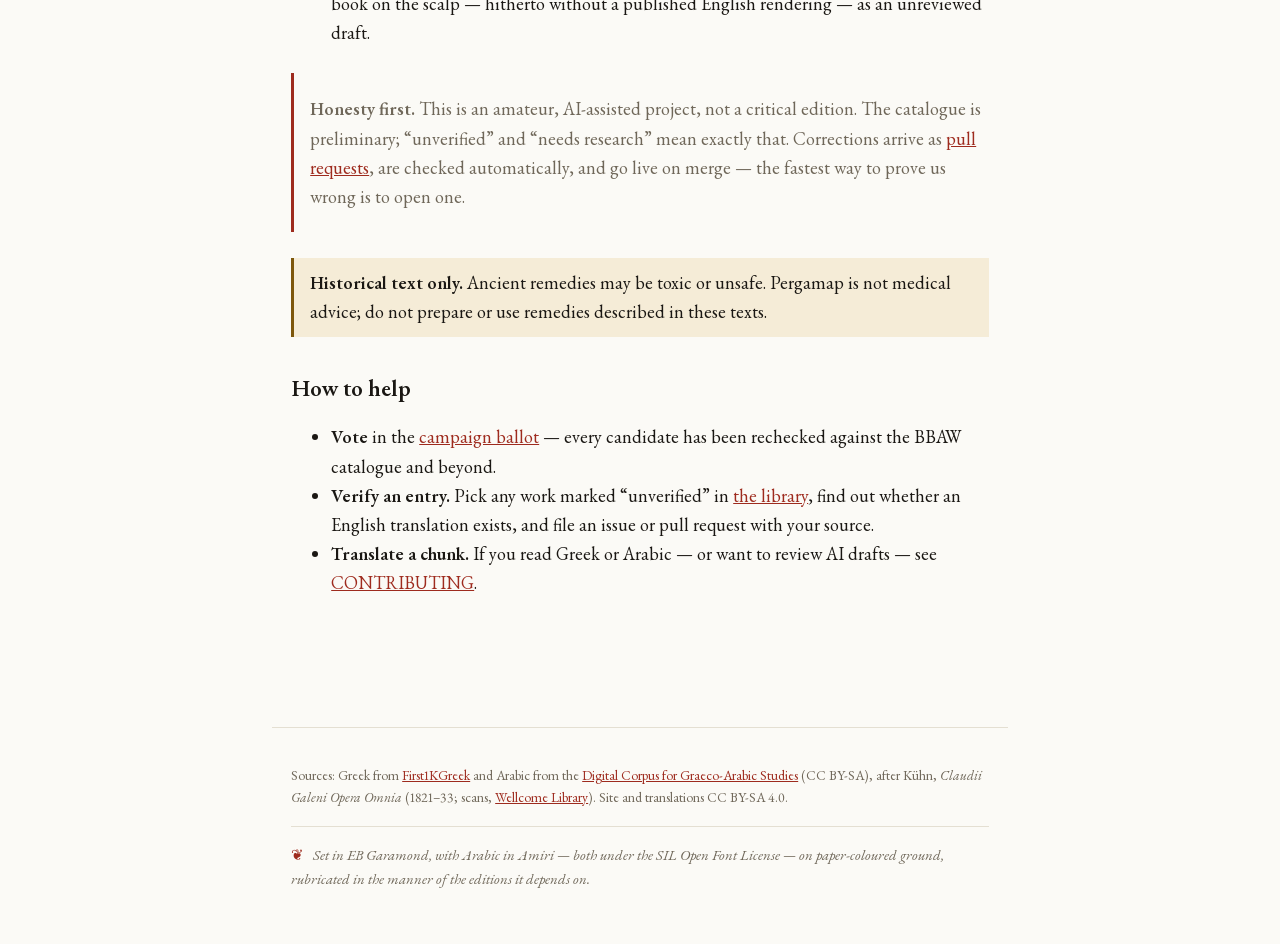
==== commit be3adc4e: "Read it yourself: four cards that make you guess before they tell you The project has had no way for" ====
--- a/index.html
+++ b/index.html
@@ -19,6 +19,7 @@
 <header class="site">
   <a class="brand" href="index.html" aria-current="page">Perga<span>map</span></a>
   <nav aria-label="Primary">
+    <a href="read.html">Read</a>
     <a href="library.html">Library</a>
     <a href="transmission.html">Transmission</a>
     <a href="translations/index.html">Texts</a>
--- a/style.css
+++ b/style.css
@@ -563,3 +563,20 @@
 .locus h3 { margin: 0 0 0.2rem; }
 .ask { background: var(--bg2); border-radius: 8px; padding: 0.7rem 1rem; font-size: 0.95rem; font-family: var(--sans); }
 .tag { font-family: var(--sans); font-size: 0.75rem; text-transform: uppercase; letter-spacing: 0.08em; color: var(--accent); }
+
+/* read: guess-then-reveal cards */
+.choices { margin: 1.1rem 0; display: grid; gap: 0.5rem; }
+button.choice, .choice.shown { display: block; width: 100%; text-align: left; font-family: var(--sans);
+  font-size: 0.94rem; padding: 0.7rem 0.9rem; border: 1px solid var(--border); border-radius: 8px;
+  background: var(--bg); color: var(--text); }
+button.choice { cursor: pointer; }
+button.choice:hover, button.choice:focus-visible { border-color: var(--accent); background: var(--bg2); }
+.choice.shown.picked { border-width: 2px; }
+.choice.shown.picked.tone-full { border-color: var(--good); background: var(--good-soft); }
+.choice.shown.picked.tone-partial { border-color: var(--warn); background: var(--warn-soft); }
+.choice.shown.picked.tone-none { border-color: var(--none); background: var(--none-soft); }
+.choice.shown b { display: block; font-weight: 500; margin-bottom: 0.3rem; }
+.choice.shown .crumb { margin: 0.4rem 0 0; }
+.choice.shown .chip { float: right; margin-left: 0.6rem; }
+a.chip, button.chip { cursor: pointer; display: inline-block; margin: 0 0.4rem 0.4rem 0;
+  border: 1px solid currentColor; background: none; text-decoration: none; }
